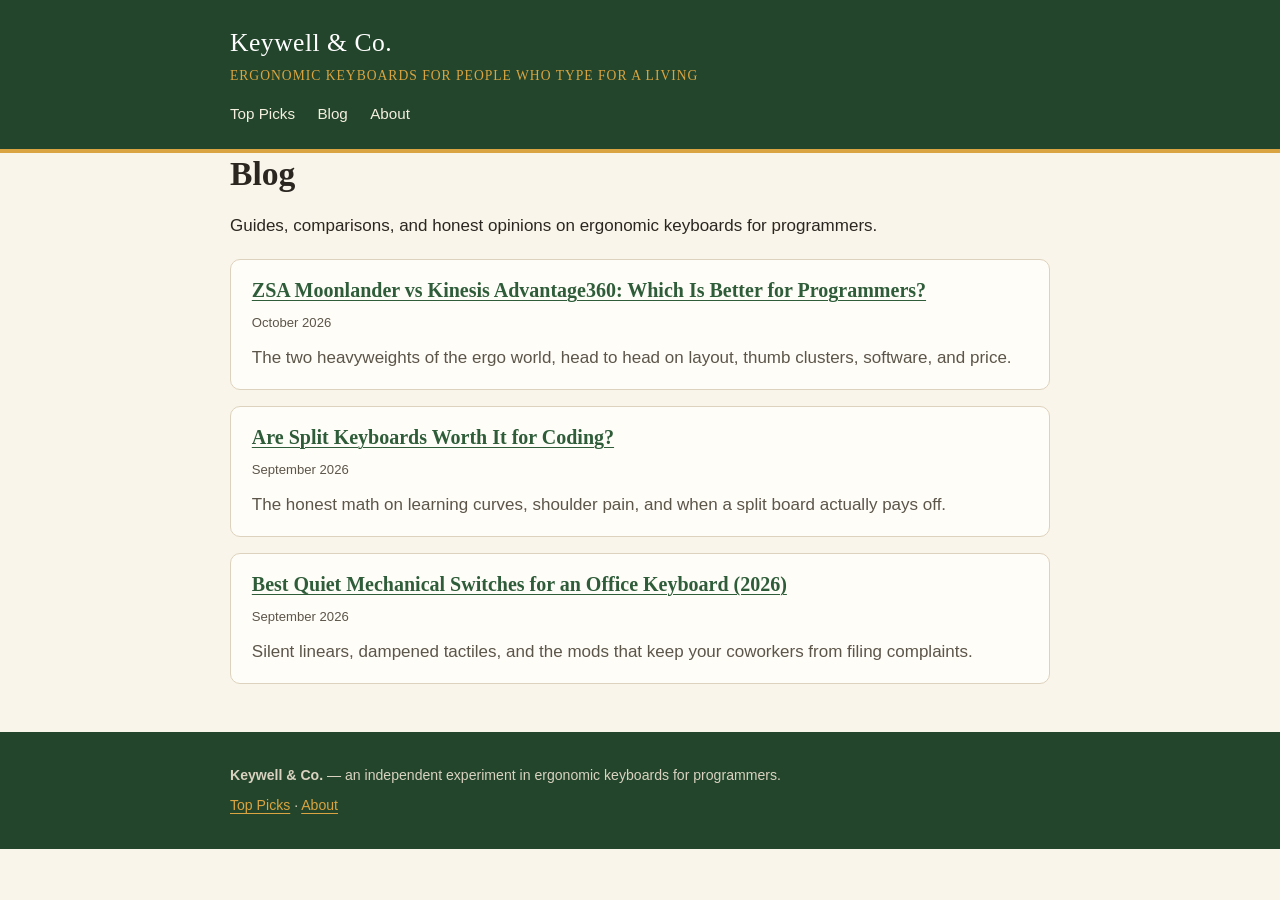
==== blog/index.html @ 928c8f8e "Initial site: ergonomic mechanical keyboard picks + blog" ====
<!DOCTYPE html>
<html lang="en">
<head>
  <meta charset="utf-8">
  <meta name="viewport" content="width=device-width, initial-scale=1">
  <title>Blog — Ergonomic Keyboard Guides for Programmers | Keywell &amp; Co.</title>
  <meta name="description" content="In-depth guides: split keyboard comparisons, switch choices for offices, and ergonomic advice for programmers who type all day.">
  <link rel="stylesheet" href="../styles.css">
</head>
<body>

<header class="site-header">
  <div class="wrap">
    <a class="brand" href="../index.html">Keywell &amp; Co.<small>ERGONOMIC KEYBOARDS FOR PEOPLE WHO TYPE FOR A LIVING</small></a>
    <nav class="nav">
      <a href="../index.html">Top Picks</a>
      <a href="index.html">Blog</a>
      <a href="../about.html">About</a>
    </nav>
  </div>
</header>

<main class="wrap">
  <h1>Blog</h1>
  <p>Guides, comparisons, and honest opinions on ergonomic keyboards for programmers.</p>

  <ul class="post-list">
    <li>
      <h3><a href="moonlander-vs-advantage360.html">ZSA Moonlander vs Kinesis Advantage360: Which Is Better for Programmers?</a></h3>
      <time>October 2026</time>
      <p>The two heavyweights of the ergo world, head to head on layout, thumb clusters, software, and price.</p>
    </li>
    <li>
      <h3><a href="split-keyboards-worth-it-coding.html">Are Split Keyboards Worth It for Coding?</a></h3>
      <time>September 2026</time>
      <p>The honest math on learning curves, shoulder pain, and when a split board actually pays off.</p>
    </li>
    <li>
      <h3><a href="quiet-switches-office.html">Best Quiet Mechanical Switches for an Office Keyboard (2026)</a></h3>
      <time>September 2026</time>
      <p>Silent linears, dampened tactiles, and the mods that keep your coworkers from filing complaints.</p>
    </li>
  </ul>
</main>

<footer class="site-footer">
  <div class="wrap">
    <p><strong>Keywell &amp; Co.</strong> — an independent experiment in ergonomic keyboards for programmers.</p>
    <p><a href="../index.html">Top Picks</a> · <a href="../about.html">About</a></p>
  </div>
</footer>

<!-- Cloudflare Web Analytics: paste your Cloudflare beacon token here -->
<!-- <script defer src="https://static.cloudflareinsights.com/beacon.min.js" data-cf-beacon='{"token": "PASTE-YOUR-TOKEN-HERE"}'></script> -->
</body>
</html>
---- styles.css ----
/* mech-keyboard-picks — a warm, print-inspired theme.
   Paper background, ink text, forest-green accents. No frameworks, no webfonts. */

:root {
  --paper: #faf5ea;
  --paper-deep: #f3ecdb;
  --ink: #2b2620;
  --ink-soft: #5c554a;
  --accent: #2f5d3a;        /* forest green */
  --accent-dark: #23452b;
  --highlight: #d9a441;     /* amber */
  --line: #ddd2bd;
  --card: #fffdf7;
  --radius: 10px;
}

* { box-sizing: border-box; }

html { scroll-behavior: smooth; }

body {
  margin: 0;
  background: var(--paper);
  color: var(--ink);
  font-family: -apple-system, BlinkMacSystemFont, "Segoe UI", Roboto, Helvetica, Arial, sans-serif;
  font-size: 17px;
  line-height: 1.65;
}

h1, h2, h3 {
  font-family: Georgia, "Times New Roman", serif;
  line-height: 1.25;
  color: var(--ink);
}

h1 { font-size: 2.1rem; margin: 0 0 0.5rem; }
h2 { font-size: 1.5rem; margin: 2.2rem 0 0.75rem; border-bottom: 2px solid var(--highlight); padding-bottom: 0.3rem; }
h3 { font-size: 1.15rem; margin: 1.5rem 0 0.5rem; }

a { color: var(--accent); text-decoration-thickness: 1px; text-underline-offset: 3px; }
a:hover { color: var(--accent-dark); }

.wrap { max-width: 860px; margin: 0 auto; padding: 0 1.25rem; }

/* ---------- header ---------- */
.site-header {
  background: var(--accent-dark);
  color: #f5efdf;
  border-bottom: 4px solid var(--highlight);
}
.site-header .wrap { padding-top: 1.4rem; padding-bottom: 1.4rem; }
.brand {
  font-family: Georgia, serif;
  font-size: 1.6rem;
  color: #fff;
  text-decoration: none;
  letter-spacing: 0.5px;
}
.brand small { display: block; font-family: inherit; font-size: 0.85rem; color: var(--highlight); letter-spacing: 1px; }
.nav { margin-top: 0.9rem; display: flex; gap: 1.4rem; flex-wrap: wrap; }
.nav a { color: #f5efdf; text-decoration: none; font-size: 0.95rem; }
.nav a:hover { color: var(--highlight); text-decoration: underline; }

/* ---------- hero ---------- */
.hero {
  background: var(--paper-deep);
  border-bottom: 1px solid var(--line);
  padding: 2.2rem 0 1.8rem;
}
.hero p.lede { font-size: 1.1rem; color: var(--ink-soft); max-width: 60ch; }
.updated {
  display: inline-block;
  margin-top: 0.6rem;
  font-size: 0.85rem;
  background: var(--card);
  border: 1px solid var(--line);
  border-radius: 999px;
  padding: 0.25rem 0.9rem;
  color: var(--ink-soft);
}
.updated strong { color: var(--accent); }

/* ---------- pick cards ---------- */
.pick {
  background: var(--card);
  border: 1px solid var(--line);
  border-radius: var(--radius);
  padding: 1.4rem 1.5rem;
  margin: 1.4rem 0;
  position: relative;
}
.pick .badge {
  position: absolute;
  top: -0.85rem;
  left: 1.2rem;
  background: var(--highlight);
  color: var(--ink);
  font-size: 0.78rem;
  font-weight: 700;
  letter-spacing: 0.5px;
  text-transform: uppercase;
  padding: 0.25rem 0.8rem;
  border-radius: 999px;
}
.pick h3 { margin-top: 0.4rem; font-size: 1.35rem; }
.pick h3 .price { font-family: inherit; font-size: 1rem; color: var(--ink-soft); font-weight: normal; }
.specs {
  display: grid;
  grid-template-columns: repeat(auto-fit, minmax(150px, 1fr));
  gap: 0.5rem 1.2rem;
  margin: 0.9rem 0;
  font-size: 0.92rem;
}
.specs div { background: var(--paper); border-radius: 6px; padding: 0.45rem 0.7rem; }
.specs dt, .specs .k { font-size: 0.75rem; text-transform: uppercase; letter-spacing: 0.6px; color: var(--ink-soft); }
.specs dd, .specs .v { margin: 0; font-weight: 600; }
.pick p { margin: 0.6rem 0; }
.fineprint { font-size: 0.85rem; color: var(--ink-soft); font-style: italic; }

/* ---------- comparison table ---------- */
.table-scroll { overflow-x: auto; margin: 1.2rem 0; border: 1px solid var(--line); border-radius: var(--radius); }
table { border-collapse: collapse; width: 100%; min-width: 640px; background: var(--card); font-size: 0.93rem; }
th, td { text-align: left; padding: 0.7rem 0.9rem; border-bottom: 1px solid var(--line); vertical-align: top; }
th { background: var(--accent); color: #fff; font-family: Georgia, serif; font-weight: normal; font-size: 0.95rem; }
tr:last-child td { border-bottom: none; }
tbody tr:nth-child(even) td { background: #faf6ec; }

/* ---------- blog ---------- */
.post-list { list-style: none; padding: 0; margin: 1.2rem 0; }
.post-list li {
  background: var(--card);
  border: 1px solid var(--line);
  border-radius: var(--radius);
  padding: 1.1rem 1.3rem;
  margin-bottom: 1rem;
}
.post-list h3 { margin: 0 0 0.3rem; font-size: 1.25rem; }
.post-list time { font-size: 0.82rem; color: var(--ink-soft); }
.post-list p { margin: 0.5rem 0 0; color: var(--ink-soft); }

article.post time { font-size: 0.85rem; color: var(--ink-soft); }
article.post .disclaimer {
  background: var(--paper-deep);
  border-left: 4px solid var(--highlight);
  padding: 0.8rem 1rem;
  font-size: 0.9rem;
  border-radius: 0 8px 8px 0;
  margin: 1.4rem 0;
}
article.post ul { padding-left: 1.3rem; }
article.post li { margin-bottom: 0.45rem; }

/* ---------- footer ---------- */
.site-footer {
  margin-top: 3rem;
  background: var(--accent-dark);
  color: #d9d2c0;
  font-size: 0.88rem;
}
.site-footer .wrap { padding-top: 1.6rem; padding-bottom: 1.6rem; }
.site-footer a { color: var(--highlight); }
.site-footer p { margin: 0.4rem 0; }

/* ---------- misc ---------- */
.cta-box {
  background: var(--accent);
  color: #f5efdf;
  border-radius: var(--radius);
  padding: 1.3rem 1.5rem;
  margin: 2rem 0;
}
.cta-box h2 { color: #fff; border: none; margin-top: 0; padding: 0; }
.cta-box a { color: var(--highlight); }

hr { border: none; border-top: 1px solid var(--line); margin: 2rem 0; }

@media (max-width: 560px) {
  body { font-size: 16px; }
  h1 { font-size: 1.7rem; }
  .pick { padding: 1.1rem; }
}
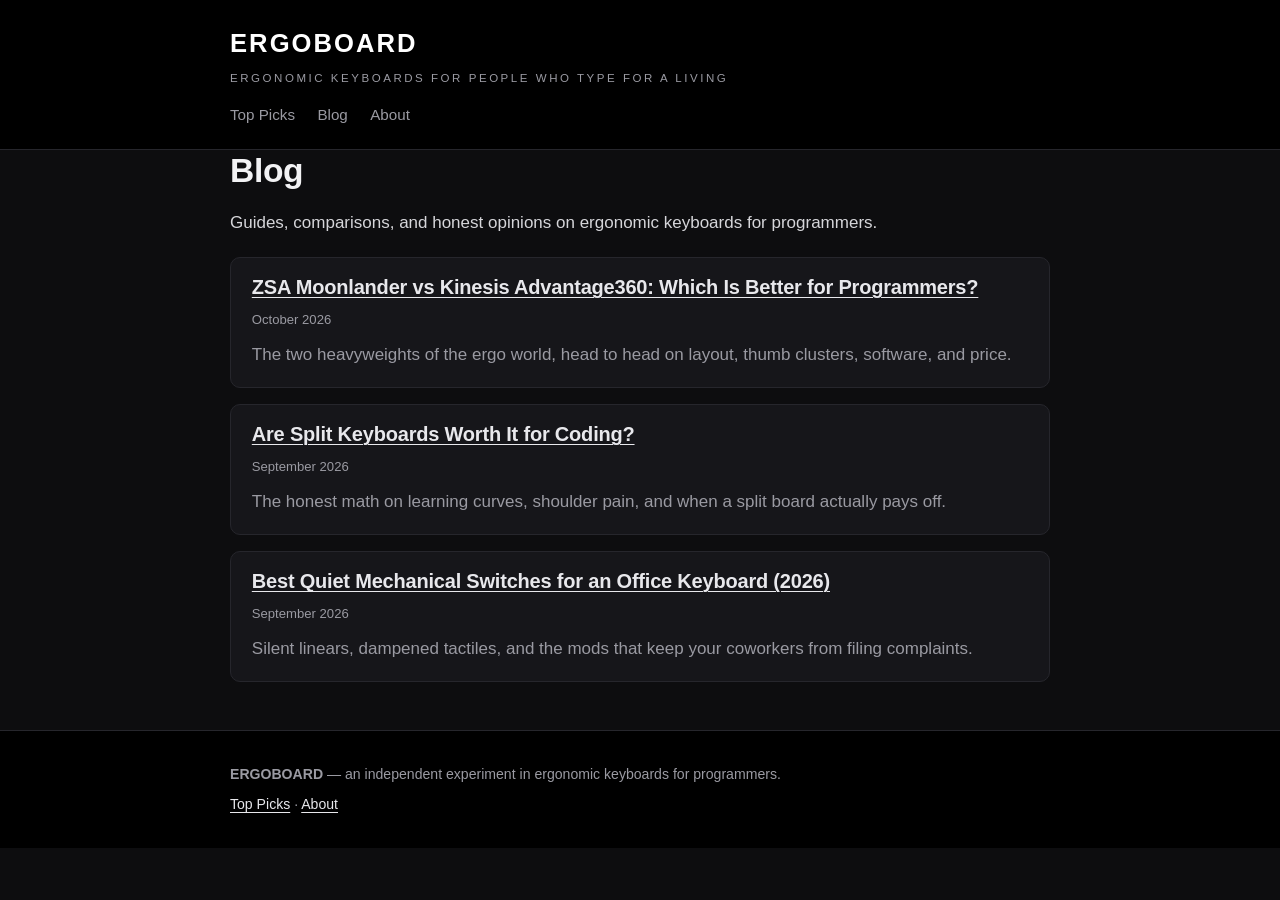
==== commit 84e32314: "Dark tech theme, ERGOBOARD placeholder name" ====
--- a/blog/index.html
+++ b/blog/index.html
@@ -3,7 +3,7 @@
 <head>
   <meta charset="utf-8">
   <meta name="viewport" content="width=device-width, initial-scale=1">
-  <title>Blog — Ergonomic Keyboard Guides for Programmers | Keywell &amp; Co.</title>
+  <title>Blog — Ergonomic Keyboard Guides for Programmers | ERGOBOARD</title>
   <meta name="description" content="In-depth guides: split keyboard comparisons, switch choices for offices, and ergonomic advice for programmers who type all day.">
   <link rel="stylesheet" href="../styles.css">
 </head>
@@ -11,7 +11,7 @@
 
 <header class="site-header">
   <div class="wrap">
-    <a class="brand" href="../index.html">Keywell &amp; Co.<small>ERGONOMIC KEYBOARDS FOR PEOPLE WHO TYPE FOR A LIVING</small></a>
+    <a class="brand" href="../index.html">ERGOBOARD<small>ERGONOMIC KEYBOARDS FOR PEOPLE WHO TYPE FOR A LIVING</small></a>
     <nav class="nav">
       <a href="../index.html">Top Picks</a>
       <a href="index.html">Blog</a>
@@ -45,7 +45,7 @@
 
 <footer class="site-footer">
   <div class="wrap">
-    <p><strong>Keywell &amp; Co.</strong> — an independent experiment in ergonomic keyboards for programmers.</p>
+    <p><strong>ERGOBOARD</strong> — an independent experiment in ergonomic keyboards for programmers.</p>
     <p><a href="../index.html">Top Picks</a> · <a href="../about.html">About</a></p>
   </div>
 </footer>
--- a/styles.css
+++ b/styles.css
@@ -1,16 +1,15 @@
-/* mech-keyboard-picks — a warm, print-inspired theme.
-   Paper background, ink text, forest-green accents. No frameworks, no webfonts. */
+/* ERGOBOARD — dark tech theme.
+   Blacks and dark greys only. No frameworks, no webfonts. */
 
 :root {
-  --paper: #faf5ea;
-  --paper-deep: #f3ecdb;
-  --ink: #2b2620;
-  --ink-soft: #5c554a;
-  --accent: #2f5d3a;        /* forest green */
-  --accent-dark: #23452b;
-  --highlight: #d9a441;     /* amber */
-  --line: #ddd2bd;
-  --card: #fffdf7;
+  --bg: #0d0d0f;
+  --bg-deep: #16161a;
+  --ink: #d6d6da;
+  --ink-soft: #9a9aa2;
+  --ink-faint: #6e6e76;
+  --accent: #c9c9d2;        /* light grey accent */
+  --line: #26262c;
+  --card: #16161a;
   --radius: 10px;
 }
 
@@ -20,7 +19,7 @@
 
 body {
   margin: 0;
-  background: var(--paper);
+  background: var(--bg);
   color: var(--ink);
   font-family: -apple-system, BlinkMacSystemFont, "Segoe UI", Roboto, Helvetica, Arial, sans-serif;
   font-size: 17px;
@@ -28,42 +27,45 @@
 }
 
 h1, h2, h3 {
-  font-family: Georgia, "Times New Roman", serif;
+  font-family: -apple-system, BlinkMacSystemFont, "Segoe UI", Roboto, Helvetica, Arial, sans-serif;
   line-height: 1.25;
-  color: var(--ink);
+  color: #f2f2f4;
+  font-weight: 700;
+  letter-spacing: -0.01em;
 }
 
 h1 { font-size: 2.1rem; margin: 0 0 0.5rem; }
-h2 { font-size: 1.5rem; margin: 2.2rem 0 0.75rem; border-bottom: 2px solid var(--highlight); padding-bottom: 0.3rem; }
+h2 { font-size: 1.5rem; margin: 2.2rem 0 0.75rem; border-bottom: 2px solid #3a3a42; padding-bottom: 0.3rem; }
 h3 { font-size: 1.15rem; margin: 1.5rem 0 0.5rem; }
 
-a { color: var(--accent); text-decoration-thickness: 1px; text-underline-offset: 3px; }
-a:hover { color: var(--accent-dark); }
+a { color: #e8e8ec; text-decoration-thickness: 1px; text-underline-offset: 3px; }
+a:hover { color: #ffffff; }
 
 .wrap { max-width: 860px; margin: 0 auto; padding: 0 1.25rem; }
 
 /* ---------- header ---------- */
 .site-header {
-  background: var(--accent-dark);
-  color: #f5efdf;
-  border-bottom: 4px solid var(--highlight);
+  background: #000000;
+  color: var(--ink);
+  border-bottom: 1px solid var(--line);
 }
 .site-header .wrap { padding-top: 1.4rem; padding-bottom: 1.4rem; }
 .brand {
-  font-family: Georgia, serif;
+  font-family: -apple-system, BlinkMacSystemFont, "Segoe UI", Roboto, Helvetica, Arial, sans-serif;
   font-size: 1.6rem;
+  font-weight: 800;
+  letter-spacing: 0.08em;
   color: #fff;
   text-decoration: none;
-  letter-spacing: 0.5px;
-}
-.brand small { display: block; font-family: inherit; font-size: 0.85rem; color: var(--highlight); letter-spacing: 1px; }
+}
+.brand small { display: block; font-size: 0.72rem; font-weight: 400; color: var(--ink-soft); letter-spacing: 0.22em; margin-top: 0.25rem; }
 .nav { margin-top: 0.9rem; display: flex; gap: 1.4rem; flex-wrap: wrap; }
-.nav a { color: #f5efdf; text-decoration: none; font-size: 0.95rem; }
-.nav a:hover { color: var(--highlight); text-decoration: underline; }
+.nav a { color: var(--ink-soft); text-decoration: none; font-size: 0.95rem; }
+.nav a:hover { color: #fff; text-decoration: underline; }
 
 /* ---------- hero ---------- */
 .hero {
-  background: var(--paper-deep);
+  background: var(--bg-deep);
   border-bottom: 1px solid var(--line);
   padding: 2.2rem 0 1.8rem;
 }
@@ -72,13 +74,13 @@
   display: inline-block;
   margin-top: 0.6rem;
   font-size: 0.85rem;
-  background: var(--card);
+  background: #1e1e24;
   border: 1px solid var(--line);
   border-radius: 999px;
   padding: 0.25rem 0.9rem;
   color: var(--ink-soft);
 }
-.updated strong { color: var(--accent); }
+.updated strong { color: #fff; }
 
 /* ---------- pick cards ---------- */
 .pick {
@@ -93,8 +95,9 @@
   position: absolute;
   top: -0.85rem;
   left: 1.2rem;
-  background: var(--highlight);
-  color: var(--ink);
+  background: #2c2c34;
+  color: #e8e8ec;
+  border: 1px solid #3a3a44;
   font-size: 0.78rem;
   font-weight: 700;
   letter-spacing: 0.5px;
@@ -104,6 +107,32 @@
 }
 .pick h3 { margin-top: 0.4rem; font-size: 1.35rem; }
 .pick h3 .price { font-family: inherit; font-size: 1rem; color: var(--ink-soft); font-weight: normal; }
+.pick-img {
+  display: block;
+  width: 100%;
+  max-height: 320px;
+  object-fit: contain;
+  background: #0a0a0c;
+  border: 1px solid var(--line);
+  border-radius: 8px;
+  margin: 1rem 0;
+  padding: 0.75rem;
+}
+.pick-img-fallback {
+  width: 100%;
+  min-height: 180px;
+  display: flex;
+  align-items: center;
+  justify-content: center;
+  background: #0a0a0c;
+  border: 1px dashed #3a3a44;
+  border-radius: 8px;
+  margin: 1rem 0;
+  color: var(--ink-faint);
+  font-size: 1.05rem;
+  font-weight: 600;
+  letter-spacing: 0.04em;
+}
 .specs {
   display: grid;
   grid-template-columns: repeat(auto-fit, minmax(150px, 1fr));
@@ -111,9 +140,9 @@
   margin: 0.9rem 0;
   font-size: 0.92rem;
 }
-.specs div { background: var(--paper); border-radius: 6px; padding: 0.45rem 0.7rem; }
-.specs dt, .specs .k { font-size: 0.75rem; text-transform: uppercase; letter-spacing: 0.6px; color: var(--ink-soft); }
-.specs dd, .specs .v { margin: 0; font-weight: 600; }
+.specs div { background: #1c1c21; border-radius: 6px; padding: 0.45rem 0.7rem; }
+.specs dt, .specs .k { font-size: 0.75rem; text-transform: uppercase; letter-spacing: 0.6px; color: var(--ink-faint); }
+.specs dd, .specs .v { margin: 0; font-weight: 600; color: var(--ink); }
 .pick p { margin: 0.6rem 0; }
 .fineprint { font-size: 0.85rem; color: var(--ink-soft); font-style: italic; }
 
@@ -121,9 +150,9 @@
 .table-scroll { overflow-x: auto; margin: 1.2rem 0; border: 1px solid var(--line); border-radius: var(--radius); }
 table { border-collapse: collapse; width: 100%; min-width: 640px; background: var(--card); font-size: 0.93rem; }
 th, td { text-align: left; padding: 0.7rem 0.9rem; border-bottom: 1px solid var(--line); vertical-align: top; }
-th { background: var(--accent); color: #fff; font-family: Georgia, serif; font-weight: normal; font-size: 0.95rem; }
+th { background: #1e1e24; color: #fff; font-weight: 600; font-size: 0.95rem; }
 tr:last-child td { border-bottom: none; }
-tbody tr:nth-child(even) td { background: #faf6ec; }
+tbody tr:nth-child(even) td { background: #131316; }
 
 /* ---------- blog ---------- */
 .post-list { list-style: none; padding: 0; margin: 1.2rem 0; }
@@ -140,12 +169,13 @@
 
 article.post time { font-size: 0.85rem; color: var(--ink-soft); }
 article.post .disclaimer {
-  background: var(--paper-deep);
-  border-left: 4px solid var(--highlight);
+  background: #1c1c21;
+  border-left: 4px solid #4a4a54;
   padding: 0.8rem 1rem;
   font-size: 0.9rem;
   border-radius: 0 8px 8px 0;
   margin: 1.4rem 0;
+  color: var(--ink-soft);
 }
 article.post ul { padding-left: 1.3rem; }
 article.post li { margin-bottom: 0.45rem; }
@@ -153,24 +183,26 @@
 /* ---------- footer ---------- */
 .site-footer {
   margin-top: 3rem;
-  background: var(--accent-dark);
-  color: #d9d2c0;
+  background: #000000;
+  border-top: 1px solid var(--line);
+  color: var(--ink-soft);
   font-size: 0.88rem;
 }
 .site-footer .wrap { padding-top: 1.6rem; padding-bottom: 1.6rem; }
-.site-footer a { color: var(--highlight); }
+.site-footer a { color: #e8e8ec; }
 .site-footer p { margin: 0.4rem 0; }
 
 /* ---------- misc ---------- */
 .cta-box {
-  background: var(--accent);
-  color: #f5efdf;
+  background: #1e1e24;
+  border: 1px solid var(--line);
+  color: var(--ink);
   border-radius: var(--radius);
   padding: 1.3rem 1.5rem;
   margin: 2rem 0;
 }
 .cta-box h2 { color: #fff; border: none; margin-top: 0; padding: 0; }
-.cta-box a { color: var(--highlight); }
+.cta-box a { color: #fff; }
 
 hr { border: none; border-top: 1px solid var(--line); margin: 2rem 0; }
 
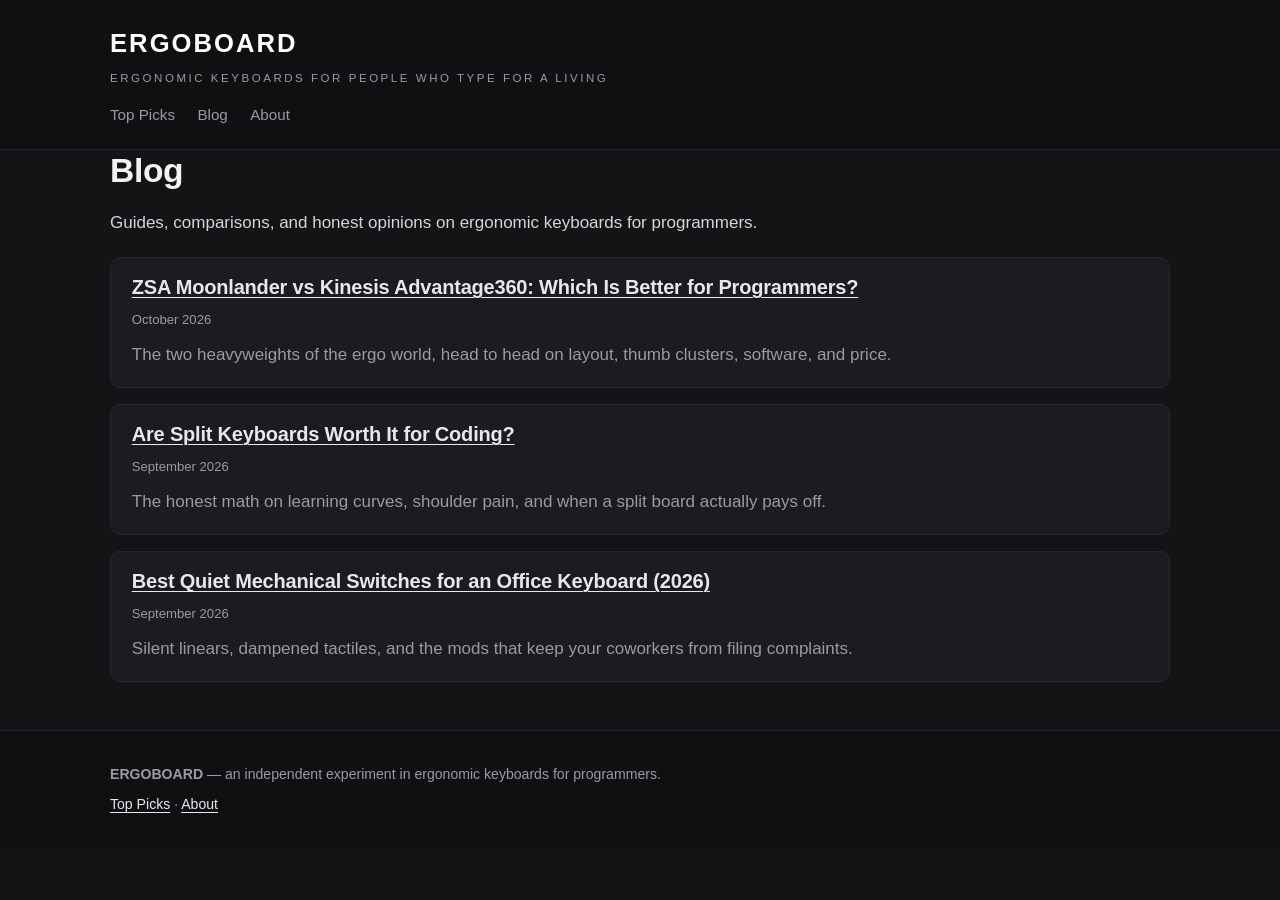
==== commit 84aec064: "Add Cloudflare Web Analytics beacon (part b)" ====
--- a/blog/index.html
+++ b/blog/index.html
@@ -51,6 +51,6 @@
 </footer>
 
 <!-- Cloudflare Web Analytics: paste your Cloudflare beacon token here -->
-<!-- <script defer src="https://static.cloudflareinsights.com/beacon.min.js" data-cf-beacon='{"token": "PASTE-YOUR-TOKEN-HERE"}'></script> -->
+<!-- Cloudflare Web Analytics --><script type='module' src='https://static.cloudflareinsights.com/beacon.min.js' data-cf-beacon='{"token": "d5a52368ee3c4a71baa21be4d5ca2a77"}'></script><!-- End Cloudflare Web Analytics -->
 </body>
 </html>
--- a/styles.css
+++ b/styles.css
@@ -2,14 +2,17 @@
    Blacks and dark greys only. No frameworks, no webfonts. */
 
 :root {
-  --bg: #0d0d0f;
-  --bg-deep: #16161a;
+  --bg: #141417;
+  --bg-deep: #1b1b20;
   --ink: #d6d6da;
   --ink-soft: #9a9aa2;
   --ink-faint: #6e6e76;
-  --accent: #c9c9d2;        /* light grey accent */
+  --accent: #c9c9d2;
+  --ember: #d08a4e;         /* forge ember */
+  --steel: #6aa3d8;          /* steel blue */
+  --copper: #b08050;         /* peasant copper */
   --line: #26262c;
-  --card: #16161a;
+  --card: #1b1b20;
   --radius: 10px;
 }
 
@@ -39,13 +42,13 @@
 h3 { font-size: 1.15rem; margin: 1.5rem 0 0.5rem; }
 
 a { color: #e8e8ec; text-decoration-thickness: 1px; text-underline-offset: 3px; }
-a:hover { color: #ffffff; }
-
-.wrap { max-width: 860px; margin: 0 auto; padding: 0 1.25rem; }
+a:hover { color: var(--ember); }
+
+.wrap { max-width: 1100px; margin: 0 auto; padding: 0 1.25rem; }
 
 /* ---------- header ---------- */
 .site-header {
-  background: #000000;
+  background: #101013;
   color: var(--ink);
   border-bottom: 1px solid var(--line);
 }
@@ -110,7 +113,8 @@
 .pick-img {
   display: block;
   width: 100%;
-  max-height: 320px;
+  max-width: 340px;
+  max-height: 260px;
   object-fit: contain;
   background: #0a0a0c;
   border: 1px solid var(--line);
@@ -183,7 +187,7 @@
 /* ---------- footer ---------- */
 .site-footer {
   margin-top: 3rem;
-  background: #000000;
+  background: #101013;
   border-top: 1px solid var(--line);
   color: var(--ink-soft);
   font-size: 0.88rem;
@@ -211,3 +215,21 @@
   h1 { font-size: 1.7rem; }
   .pick { padding: 1.1rem; }
 }
+
+.brand-logo { height: 40px; width: 40px; border-radius: 8px; vertical-align: middle; margin-right: 0.6rem; }
+.pick-recommended { position: relative; border-color: #4a4a55; }
+.dwarf-approved {
+  position: absolute; top: -22px; right: 12px; width: 104px; height: 104px;
+  background: #1b1b20; border: 2px solid var(--ember); box-shadow: 0 4px 18px rgba(208,138,78,0.25); border-radius: 50%;
+  display: flex; flex-direction: column; align-items: center; justify-content: center;
+  transform: rotate(8deg); box-shadow: 0 4px 18px rgba(0,0,0,0.6); z-index: 2;
+}
+.dwarf-approved img { width: 52px; height: 52px; border-radius: 50%; }
+.dwarf-approved span { font-size: 0.58rem; font-weight: 800; letter-spacing: 0.08em;
+  color: #d6d6da; text-align: center; line-height: 1.25; margin-top: 2px; }
+.gaming-approved { transform: rotate(-8deg); border-color: var(--steel); box-shadow: 0 4px 18px rgba(106,163,216,0.25); }
+
+.budget-pick { transform: rotate(5deg); border-color: var(--copper); box-shadow: 0 4px 18px rgba(176,128,80,0.22); }
+.top-picks { display: grid; grid-template-columns: 1fr 1fr; gap: 1.6rem; margin: 1.6rem 0 0.4rem; }
+.top-picks .pick { margin: 0; }
+@media (max-width: 780px) { .top-picks { grid-template-columns: 1fr; } }
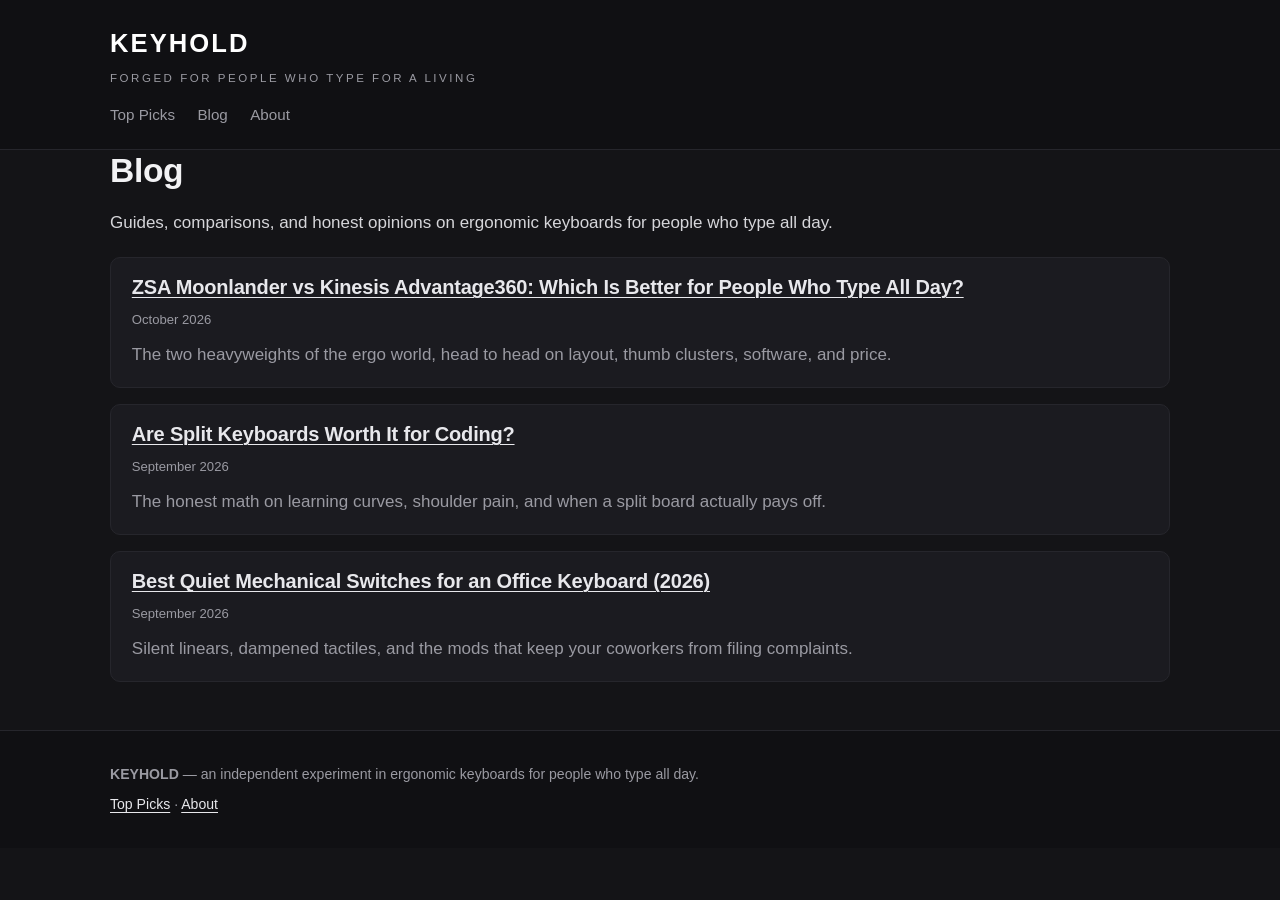
==== commit a4f765a6: "Rebrand ERGOBOARD to KEYHOLD on remaining pages" ====
--- a/blog/index.html
+++ b/blog/index.html
@@ -3,15 +3,15 @@
 <head>
   <meta charset="utf-8">
   <meta name="viewport" content="width=device-width, initial-scale=1">
-  <title>Blog — Ergonomic Keyboard Guides for Programmers | ERGOBOARD</title>
-  <meta name="description" content="In-depth guides: split keyboard comparisons, switch choices for offices, and ergonomic advice for programmers who type all day.">
+  <title>Blog — Ergonomic Keyboard Guides for People Who Type All Day | KEYHOLD</title>
+  <meta name="description" content="In-depth guides: split keyboard comparisons, switch choices for offices, and ergonomic advice for people who type all day who type all day.">
   <link rel="stylesheet" href="../styles.css">
 </head>
 <body>
 
 <header class="site-header">
   <div class="wrap">
-    <a class="brand" href="../index.html">ERGOBOARD<small>ERGONOMIC KEYBOARDS FOR PEOPLE WHO TYPE FOR A LIVING</small></a>
+    <a class="brand" href="../index.html">KEYHOLD<small>FORGED FOR PEOPLE WHO TYPE FOR A LIVING</small></a>
     <nav class="nav">
       <a href="../index.html">Top Picks</a>
       <a href="index.html">Blog</a>
@@ -22,11 +22,11 @@
 
 <main class="wrap">
   <h1>Blog</h1>
-  <p>Guides, comparisons, and honest opinions on ergonomic keyboards for programmers.</p>
+  <p>Guides, comparisons, and honest opinions on ergonomic keyboards for people who type all day.</p>
 
   <ul class="post-list">
     <li>
-      <h3><a href="moonlander-vs-advantage360.html">ZSA Moonlander vs Kinesis Advantage360: Which Is Better for Programmers?</a></h3>
+      <h3><a href="moonlander-vs-advantage360.html">ZSA Moonlander vs Kinesis Advantage360: Which Is Better for People Who Type All Day?</a></h3>
       <time>October 2026</time>
       <p>The two heavyweights of the ergo world, head to head on layout, thumb clusters, software, and price.</p>
     </li>
@@ -45,7 +45,7 @@
 
 <footer class="site-footer">
   <div class="wrap">
-    <p><strong>ERGOBOARD</strong> — an independent experiment in ergonomic keyboards for programmers.</p>
+    <p><strong>KEYHOLD</strong> — an independent experiment in ergonomic keyboards for people who type all day.</p>
     <p><a href="../index.html">Top Picks</a> · <a href="../about.html">About</a></p>
   </div>
 </footer>
--- a/styles.css
+++ b/styles.css
@@ -1,4 +1,4 @@
-/* ERGOBOARD — dark tech theme.
+/* KEYHOLD — dark tech theme.
    Blacks and dark greys only. No frameworks, no webfonts. */
 
 :root {
@@ -230,6 +230,26 @@
 .gaming-approved { transform: rotate(-8deg); border-color: var(--steel); box-shadow: 0 4px 18px rgba(106,163,216,0.25); }
 
 .budget-pick { transform: rotate(5deg); border-color: var(--copper); box-shadow: 0 4px 18px rgba(176,128,80,0.22); }
-.top-picks { display: grid; grid-template-columns: 1fr 1fr; gap: 1.6rem; margin: 1.6rem 0 0.4rem; }
-.top-picks .pick { margin: 0; }
-@media (max-width: 780px) { .top-picks { grid-template-columns: 1fr; } }
+.pick-grid { display: grid; grid-template-columns: 1fr 1fr; gap: 1.6rem; margin: 1.6rem 0 0.4rem; }
+.pick-grid .pick { margin: 0; }
+@media (max-width: 780px) { .pick-grid { grid-template-columns: 1fr; } }
+
+.buy { margin-top: 1.1rem; }
+.buy a {
+  display: inline-block; background: var(--ember); color: #141417;
+  font-weight: 700; font-size: 0.95rem; padding: 0.55rem 1.25rem;
+  border-radius: 8px; text-decoration: none;
+}
+.buy a:hover { color: #141417; filter: brightness(1.12); }
+.buy a.hist {
+  display: inline; background: none; color: var(--muted, #a9a9b3);
+  font-weight: 400; font-size: 0.82rem; padding: 0; border-radius: 0;
+  text-decoration: underline; text-underline-offset: 2px;
+}
+.buy a.hist:hover { color: var(--ember); filter: none; }
+
+.group-label {
+  font-size: 1.25rem; margin: 2.4rem 0 0.3rem;
+  padding-left: 0.65rem; border-left: 3px solid var(--ember);
+}
+.group-sub { color: #a9a9b3; margin: 0 0 1.2rem; max-width: 70ch; }
